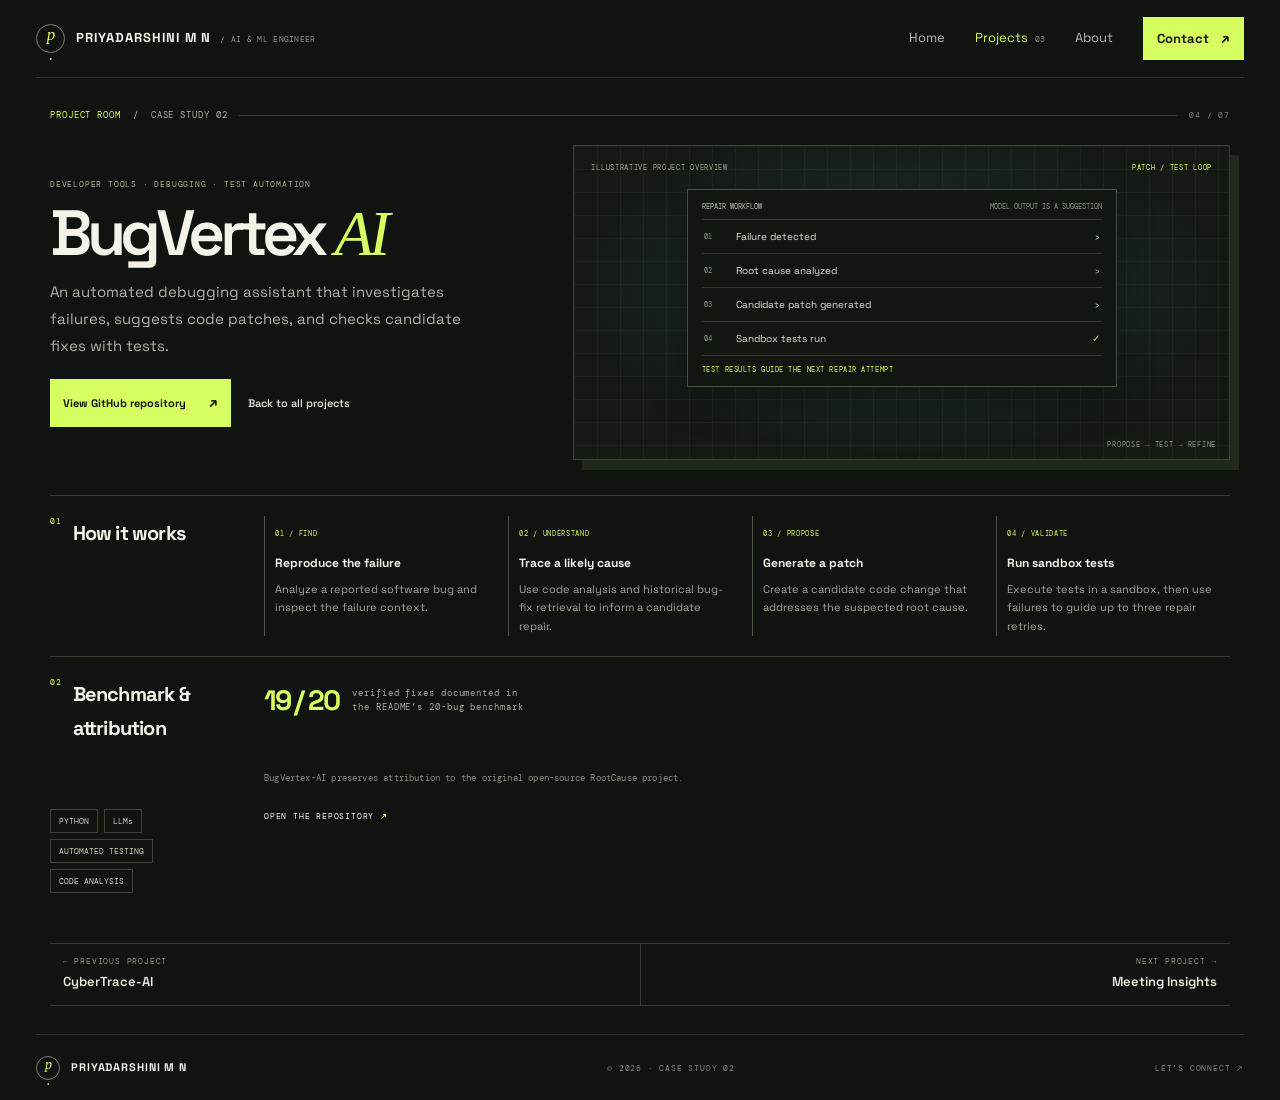
==== portfolio/bugvertex.html @ a996ba56 "Add personal portfolio and Pages workflow" ====
<!doctype html>
<html lang="en"><head><meta charset="utf-8"><meta name="viewport" content="width=device-width, initial-scale=1"><meta name="theme-color" content="#101310"><meta name="description" content="BugVertex-AI project case study: root cause analysis, candidate patches, and sandbox test validation by Priyadarshini M N."><title>BugVertex-AI — Project Case Study</title><link rel="icon" type="image/svg+xml" href="favicon.svg"><link rel="preconnect" href="https://fonts.googleapis.com"><link rel="preconnect" href="https://fonts.gstatic.com" crossorigin><link href="https://fonts.googleapis.com/css2?family=DM+Mono:wght@400;500&family=Space+Grotesk:wght@400;500;600;700&display=swap" rel="stylesheet"><link rel="stylesheet" href="styles.css?v=8"><script src="script.js?v=6" defer></script></head>
<body data-page="bugvertex"><a class="skip-link" href="#main">Skip to content</a><header class="site-header"><a class="wordmark" href="index.html"><span class="wordmark-icon">p<span>.</span></span><span>PRIYADARSHINI M N<span class="wordmark-sub"> / AI &amp; ML ENGINEER</span></span></a><button class="menu-toggle" aria-label="Toggle navigation" aria-expanded="false" aria-controls="primary-navigation"><i></i><i></i></button><nav class="nav" id="primary-navigation" aria-label="Main navigation"><a href="index.html">Home</a><a href="projects.html" aria-current="page">Projects <span>03</span></a><a href="about.html">About</a><a href="contact.html" class="nav-cta">Contact <b>↗</b></a></nav></header>
<main id="main" class="shell case-shell"><div class="page-kicker"><a href="projects.html">PROJECT ROOM</a><span> / </span><span>CASE STUDY 02</span><span class="kicker-rule"></span><span class="page-position">04 / 07</span></div><section class="case-hero"><div class="case-heading"><div class="case-label">DEVELOPER TOOLS · DEBUGGING · TEST AUTOMATION</div><h1 class="page-title">BugVertex <em>AI</em></h1><p class="case-lead">An automated debugging assistant that investigates failures, suggests code patches, and checks candidate fixes with tests.</p><div class="case-actions"><a class="button-primary" href="https://github.com/priyadarshini116/BugVertex-AI" target="_blank" rel="noreferrer">View GitHub repository <span>↗</span></a><a class="text-link" href="projects.html">Back to all projects</a></div></div><div class="case-art bug-art"><div class="art-topline"><span>ILLUSTRATIVE PROJECT OVERVIEW</span><b>PATCH / TEST LOOP</b></div><div class="patch-card"><div class="patch-card-head"><span>REPAIR WORKFLOW</span><span>MODEL OUTPUT IS A SUGGESTION</span></div><div class="repair-step"><b>01</b><span>Failure detected</span><i>›</i></div><div class="repair-step"><b>02</b><span>Root cause analyzed</span><i>›</i></div><div class="repair-step"><b>03</b><span>Candidate patch generated</span><i>›</i></div><div class="repair-step checked"><b>04</b><span>Sandbox tests run</span><i>✓</i></div><div class="test-note">TEST RESULTS GUIDE THE NEXT REPAIR ATTEMPT</div></div><div class="art-caption">PROPOSE → TEST → REFINE</div></div></section>
<section class="case-info"><div class="case-section-title"><span>01</span><h2>How it works</h2></div><div class="workflow-grid"><article><b>01 / FIND</b><h3>Reproduce the failure</h3><p>Analyze a reported software bug and inspect the failure context.</p></article><article><b>02 / UNDERSTAND</b><h3>Trace a likely cause</h3><p>Use code analysis and historical bug-fix retrieval to inform a candidate repair.</p></article><article><b>03 / PROPOSE</b><h3>Generate a patch</h3><p>Create a candidate code change that addresses the suspected root cause.</p></article><article><b>04 / VALIDATE</b><h3>Run sandbox tests</h3><p>Execute tests in a sandbox, then use failures to guide up to three repair retries.</p></article></div></section><section class="case-info case-bottom"><div class="case-section-title"><span>02</span><h2>Benchmark &amp; attribution</h2></div><div class="benchmark-callout"><strong>19 / 20</strong><span>verified fixes documented in the README’s 20-bug benchmark</span></div><p class="attribution-note">BugVertex-AI preserves attribution to the original open-source RootCause project.</p><div class="case-tags"><span>PYTHON</span><span>LLMs</span><span>AUTOMATED TESTING</span><span>CODE ANALYSIS</span></div><a class="project-open" href="https://github.com/priyadarshini116/BugVertex-AI" target="_blank" rel="noreferrer">OPEN THE REPOSITORY <b>↗</b></a></section>
<nav class="page-turn" aria-label="Project navigation"><a href="cybertrace.html"><span>← PREVIOUS PROJECT</span><b>CyberTrace-AI</b></a><a href="meeting-insights.html"><span>NEXT PROJECT →</span><b>Meeting Insights</b></a></nav></main><footer class="site-footer"><a class="wordmark" href="index.html"><span class="wordmark-icon">p<span>.</span></span><span>PRIYADARSHINI M N</span></a><span>© <span data-year></span> · CASE STUDY 02</span><a href="contact.html">LET’S CONNECT ↗</a></footer></body></html>
---- portfolio/styles.css ----
:root{--bg:#101310;--panel:#171b17;--panel2:#1d241d;--ink:#f3f3e9;--muted:#a1a99a;--faint:#727a6c;--line:#2d342b;--acid:#d8ff61;--acid2:#b9e94a;--blue:#94aaff;--orange:#ff8058;--sans:'Space Grotesk',Arial,sans-serif;--mono:'DM Mono',monospace}*{box-sizing:border-box}html{scroll-behavior:smooth}body{margin:0;background:var(--bg);color:var(--ink);font-family:var(--sans);-webkit-font-smoothing:antialiased}a{color:inherit;text-decoration:none}button{font:inherit}.shell{width:min(1210px,calc(100% - 100px));margin:0 auto}.skip-link{position:absolute;top:-60px;left:14px;z-index:30;padding:10px 15px;background:var(--acid);color:#141910}.skip-link:focus{top:12px}.site-header{width:min(1320px,calc(100% - 72px));height:78px;margin:auto;display:flex;align-items:center;justify-content:space-between;border-bottom:1px solid var(--line);position:relative;z-index:10}.wordmark{display:flex;align-items:center;gap:11px;font-size:12px;font-weight:700;letter-spacing:.08em;white-space:nowrap}.wordmark-icon{height:29px;width:29px;display:grid;place-items:center;border:1px solid #78836f;border-radius:50%;font:italic 17px Georgia;color:var(--acid);letter-spacing:-.06em}.wordmark-icon span{color:var(--acid)}.wordmark-sub{font:8px var(--mono);color:#8e9786;letter-spacing:.04em;margin-left:4px}.nav{display:flex;align-items:center;gap:30px;font-size:11px;color:#b4baad}.nav>a:not(.nav-cta):hover,.nav>a[aria-current=page]:not(.nav-cta){color:var(--acid)}.nav a span{font:8px var(--mono);color:#818a79;margin-left:4px}.nav-cta{background:var(--acid);color:#171b12;padding:10px 14px;font-weight:700}.nav-cta b{font-size:14px;margin-left:9px}.menu-toggle{display:none}.home-screen{min-height:calc(100vh - 78px);display:flex;flex-direction:column}.hero{min-height:calc(100vh - 170px);position:relative;display:grid;grid-template-columns:.95fr 1.05fr;align-items:center;gap:50px;padding-top:34px;padding-bottom:45px}.hero-copy{position:relative;z-index:1}.status,.hero-meta,.console-top,.console-label,.console-bottom,.console-side,.scroll-cue,.page-kicker,.page-count,.project-label,.project-open,.site-footer>span,.site-footer>a:last-child,.panel-label,.featured-list-head,.featured-list>a>b,.featured-list>a i,.case-label,.art-topline,.art-caption,.case-section-title>span,.workflow-grid article>b,.page-position,.tile-top,.tile-art>span,.tile-tags,.meeting-flow span,.meeting-flow small,.record-head,.contact-card>a>span,.contact-location>span,.case-footnote,.attribution-note,.benchmark-callout span{font:8px var(--mono);letter-spacing:.1em}.status{display:flex;align-items:center;gap:9px;color:#b0b7a7}.status-light,.contact-card i{display:inline-block;width:7px;height:7px;border-radius:50%;background:var(--acid);box-shadow:0 0 12px #d8ff6190}.status-year{color:#84907c;margin-left:3px}.hero h1{font-size:clamp(67px,7vw,100px);line-height:.86;letter-spacing:-.095em;font-weight:600;margin:31px 0 23px}.hero h1 em,.page-title em{font-family:Georgia,serif;color:var(--acid);font-weight:400;letter-spacing:-.075em}.hero-summary{max-width:440px;color:#aeb4a8;font-size:13px;line-height:1.85;margin:0}.hero-summary strong{color:#eef0e7;font-weight:600}.hero-links{display:flex;align-items:center;gap:22px;margin-top:26px}.button-primary{display:inline-flex;align-items:center;justify-content:space-between;gap:23px;background:var(--acid);color:#151a10;font-size:10px;font-weight:700;padding:13px 16px;transition:transform .2s,background .2s}.button-primary:hover{transform:translateY(-2px);background:#e5ff9a}.button-primary span{font-size:14px}.link-arrow,.text-link{font-size:10px;color:#d9ddce;font-weight:600}.link-arrow span{color:var(--acid);margin-left:5px}.hero-meta{display:flex;align-items:center;gap:11px;margin-top:35px;color:#929b8c;font-size:8px}.meta-line{width:28px;height:1px;background:#46503f}.home-side{max-width:580px;width:100%;justify-self:end}.hero-console{height:330px;position:relative;background:var(--panel);border:1px solid #374033;box-shadow:12px 13px 0 #20271b;overflow:hidden}.console-top{height:36px;border-bottom:1px solid #323b2f;display:flex;justify-content:space-between;align-items:center;padding:0 13px;color:#83907a;font-size:7px}.console-top>span:first-child{display:flex;gap:5px}.console-top i{width:5px;height:5px;border-radius:50%;background:#606e54}.console-top i:first-child{background:var(--orange)}.console-top i:nth-child(2){background:#e4c45a}.console-body{padding:23px 23px 16px}.console-label{color:#8b9682;font-size:7px}.console-label span{float:right;color:var(--acid);font-size:7px}.console-title{font-size:22px;line-height:1.2;font-weight:600;letter-spacing:-.06em;margin-top:12px}.console-title em{font-family:Georgia,serif;font-weight:400;color:var(--acid)}.flow-map{display:flex;align-items:center;margin-top:24px}.flow-node{width:105px;height:76px;border:1px solid #3b4635;background:#1d241b;padding:9px;display:flex;flex-direction:column;justify-content:space-between}.flow-node>span:nth-child(2){font:7px var(--mono);color:#99a490}.flow-node b{font-size:9px;font-weight:500;color:#e9edde}.flow-index{font:7px var(--mono);color:#6b7762}.node-process{border-color:#8ca241;background:#2a311e}.node-process .flow-index,.node-process>span:nth-child(2){color:var(--acid)}.node-result{background:var(--acid);border-color:var(--acid)}.node-result .flow-index,.node-result>span:nth-child(2),.node-result b{color:#1b2411}.flow-connector{flex:1;height:1px;background:#4b5741;position:relative}.flow-connector:after{content:'›';position:absolute;right:-1px;top:-9px;font:17px var(--mono);color:var(--acid)}.flow-connector i{position:absolute;top:-2px;width:4px;height:4px;border-radius:50%;background:var(--acid);animation:travel 2s linear infinite}.flow-connector i:nth-child(2){animation-delay:.6s}.flow-connector i:nth-child(3){animation-delay:1.2s}@keyframes travel{from{left:0;opacity:0}20%{opacity:1}to{left:100%;opacity:0}}.console-bottom{border-top:1px solid #323b2f;margin-top:20px;padding-top:11px;display:flex;justify-content:space-between;color:#889380;font-size:6px}.console-side{position:absolute;right:4px;top:43%;writing-mode:vertical-rl;color:#67715f;font-size:6px}.featured-list{margin-top:20px;border-top:1px solid #374033}.featured-list-head{display:flex;justify-content:space-between;padding:10px 2px;color:#828c79;font-size:7px}.featured-list-head a{color:var(--acid)}.featured-list>a{display:grid;grid-template-columns:36px 1fr 20px;align-items:center;padding:8px 2px;border-top:1px solid #252d24;font-size:10px;color:#dfe4d7;transition:color .2s}.featured-list>a:hover{color:var(--acid)}.featured-list>a>b{font-size:7px;color:#8d987f}.featured-list>a i{font-style:normal;color:var(--acid);text-align:right}.scroll-cue{position:absolute;bottom:11px;left:0;color:#858d7e;font-size:7px;display:flex;align-items:center;gap:9px}.scroll-mark{display:grid;place-items:center;border:1px solid #495142;border-radius:50%;width:22px;height:22px;color:var(--acid);font-size:12px}.hero-deco{position:absolute;top:50px;right:0;color:#6d7963;font:8px var(--mono)}.home-bottom{min-height:48px;border-top:1px solid var(--line);display:flex;justify-content:space-between;align-items:center;color:#7f8978;font:7px var(--mono);letter-spacing:.1em}.home-bottom a{color:#e4ebd9;font:600 9px var(--sans);letter-spacing:0}.home-bottom b{color:var(--acid);margin-left:8px}
.page-shell,.case-shell{padding-top:41px;padding-bottom:28px}.page-kicker{display:flex;align-items:center;gap:12px;color:#aab3a1;font-size:8px}.page-kicker>span:first-child,.page-kicker a{color:var(--acid)}.kicker-rule{height:1px;background:#364032;flex:1}.page-position{color:#77836e}.page-heading-row{display:flex;align-items:end;justify-content:space-between;margin:25px 0 29px}.page-title{font-size:clamp(48px,6vw,73px);line-height:.92;letter-spacing:-.085em;font-weight:600;margin:0}.page-title em{color:#b4ce80}.page-intro{max-width:540px;color:#a2aa9b;font-size:12px;line-height:1.8;margin:15px 0 0}.page-count{border:1px solid #3b4535;padding:10px 15px;color:var(--acid);font-size:21px;text-align:center}.page-count small{font-size:6px;color:#929d88}.project-index{display:grid;grid-template-columns:repeat(3,1fr);gap:16px}.project-tile{border:1px solid #30382e;background:#151914;display:flex;flex-direction:column;transition:transform .2s,border-color .2s}.project-tile:hover{transform:translateY(-4px);border-color:#849c4d}.tile-top{display:flex;justify-content:space-between;padding:13px 14px;color:#9ca793;font-size:7px}.tile-top b{font:14px var(--sans);color:var(--acid)}.tile-art{height:145px;position:relative;overflow:hidden;margin:0 13px;background-color:#111713;border:1px solid #303a30;display:flex;align-items:center;justify-content:center}.tile-art:before{content:"";position:absolute;inset:0;background-image:linear-gradient(#e7efdb0a 1px,transparent 1px),linear-gradient(90deg,#e7efdb0a 1px,transparent 1px);background-size:22px 22px}.tile-art>span{position:absolute;bottom:9px;left:10px;color:#a1ac93;font-size:6px;line-height:1.6}.art-cyber{background-image:radial-gradient(ellipse at center,#344328 0,transparent 65%)}.tile-radar{width:100px;height:100px;border-radius:50%;border:1px solid #b0ce695c;background:repeating-radial-gradient(circle,transparent 0 17px,#b0ce6925 18px 19px);position:relative}.tile-radar:before,.tile-radar:after{content:"";position:absolute;background:#b0ce6940}.tile-radar:before{left:50%;height:100%;width:1px}.tile-radar:after{top:50%;width:100%;height:1px}.tile-radar i{position:absolute;width:5px;height:5px;background:var(--acid);border-radius:50%;box-shadow:0 0 9px var(--acid);left:67%;top:30%}.art-bug{background-image:radial-gradient(ellipse at center,#2c3732 0,transparent 70%)}.tile-code{z-index:1;width:66%;padding:12px;background:#111713;border:1px solid #495345;box-shadow:0 9px 25px #0006}.tile-code>span{font:6px var(--mono);color:#99a590}.tile-code>span b{color:var(--acid);font-weight:400}.tile-code code{display:block;margin-top:9px;font:9px/1.65 var(--mono);color:#ced7c6}.tile-code em{font-style:normal;color:var(--acid)}.art-meeting{background-image:radial-gradient(ellipse at center,#353422 0,transparent 70%)}.tile-wave{height:45px;display:flex;align-items:center;gap:4px;z-index:1}.tile-wave i{width:3px;height:16%;background:var(--acid);opacity:.8;border-radius:2px}.tile-wave i:nth-child(3n){height:65%}.tile-wave i:nth-child(4n){height:95%}.tile-wave i:nth-child(5n){height:45%}.tile-copy{padding:15px 15px 16px;flex:1}.tile-copy h2{font-size:20px;letter-spacing:-.07em;margin:0}.tile-copy h2 em{font:italic 400 1em Georgia;color:var(--acid)}.tile-copy p{font-size:9px;line-height:1.7;color:#9ea797;margin:8px 0 12px}.tile-tags{display:flex;flex-wrap:wrap;gap:5px}.tile-tags span{font:6px var(--mono);color:#c3cdb7;border:1px solid #3a4535;padding:5px 6px}.page-turn{display:grid;grid-template-columns:1fr 1fr;border-top:1px solid #343b30;border-bottom:1px solid #343b30;margin-top:30px}.page-turn>a{display:flex;flex-direction:column;gap:5px;padding:12px 13px}.page-turn>a+ a{border-left:1px solid #343b30;align-items:flex-end;text-align:right}.page-turn span{font:7px var(--mono);letter-spacing:.1em;color:#88937e}.page-turn b{font-size:11px;font-weight:600;color:#e8eddf}.page-turn>a:hover b{color:var(--acid)}
.case-shell{padding-top:31px}.case-hero{display:grid;grid-template-columns:.84fr 1.16fr;gap:48px;align-items:center;padding:24px 0 35px}.case-heading{padding:5px 0}.case-label{font-size:7px;color:#a4af97;line-height:1.6}.case-heading .page-title{margin-top:13px;font-size:clamp(42px,5vw,64px)}.case-heading .page-title em{color:var(--acid)}.case-lead{max-width:430px;color:#aeb5a6;font-size:12px;line-height:1.85;margin:15px 0 20px}.case-actions{display:flex;align-items:center;gap:17px;flex-wrap:wrap}.case-actions .button-primary{font-size:9px;padding:12px 13px}.text-link{font-size:9px}.text-link:hover{color:var(--acid)}.case-art{height:315px;position:relative;border:1px solid #394334;box-shadow:9px 10px 0 #20271b;padding:17px;background-color:#141914;overflow:hidden}.case-art:before{content:"";position:absolute;inset:0;background-image:linear-gradient(#e7efdb0a 1px,transparent 1px),linear-gradient(90deg,#e7efdb0a 1px,transparent 1px);background-size:23px 23px}.cyber-art{background-image:radial-gradient(ellipse at 50% 45%,#293721 0,transparent 70%)}.bug-art{background-image:radial-gradient(ellipse at 50% 45%,#21332d 0,transparent 70%)}.meeting-art{background-image:radial-gradient(ellipse at 50% 45%,#353422 0,transparent 70%)}.art-topline{position:relative;z-index:1;display:flex;justify-content:space-between;color:#9ba691;font-size:6px}.art-topline b{font-weight:400;color:var(--acid)}.soc-card,.patch-card,.meeting-record{z-index:1;position:relative;width:min(430px,90%);margin:20px auto 0;background:#111611;border:1px solid #46513d;padding:12px;box-shadow:0 12px 35px #0005}.soc-card-title{display:flex;justify-content:space-between;border-bottom:1px solid #30392d;padding:0 0 9px;font:7px var(--mono);color:#bec8b5}.soc-card-title b{font-weight:400;color:var(--acid);font-size:6px}.soc-event{display:grid;grid-template-columns:25px 1fr auto;align-items:center;gap:7px;padding:8px 2px;border-bottom:1px solid #293128;font-size:8px;color:#dce3d5}.soc-event i{font:7px var(--mono);color:var(--acid);font-style:normal}.soc-event small{font:6px var(--mono);color:#84917d}.soc-event.optional{color:#afbad1}.soc-event.optional i{color:#a7b7ff}.soc-event.optional small{color:#a7b7ff}.art-caption{position:absolute;bottom:10px;right:13px;color:#8b9780;font-size:6px}.patch-card{margin-top:17px;padding:12px 14px}.patch-card-head{display:flex;justify-content:space-between;border-bottom:1px solid #333e34;padding-bottom:8px;font:6px var(--mono);color:#b9c4b2}.patch-card-head span+span{color:#889583}.repair-step{display:grid;grid-template-columns:32px 1fr 20px;align-items:center;border-bottom:1px solid #2e382f;padding:8px 2px;font-size:8px;color:#dce5d8}.repair-step>b{font:7px var(--mono);color:#8d9b83}.repair-step i{font-style:normal;color:#a5b3c8;text-align:right}.repair-step.checked i{color:var(--acid)}.test-note{padding-top:9px;font:6px var(--mono);letter-spacing:.08em;color:var(--acid)}.meeting-flow{position:relative;z-index:1;display:grid;grid-template-columns:1fr 20px 1fr 20px 1fr;align-items:center;gap:4px;margin:38px 0 15px}.meeting-input,.meeting-output{min-height:67px;display:flex;flex-direction:column;justify-content:center;gap:5px;padding:8px;border:1px solid #46513d;background:#171d16}.meeting-flow span{font-size:5px;color:#a5b392}.meeting-flow b{font-size:8px;font-weight:600;color:#e8edde}.meeting-flow small{font-size:5px;color:#829078;letter-spacing:0}.meeting-output.highlight{background:var(--acid);border-color:var(--acid)}.meeting-output.highlight span,.meeting-output.highlight b,.meeting-output.highlight small{color:#202813}.flow-arrow{color:var(--acid);text-align:center}.meeting-record{margin:0 auto;padding:10px 12px}.record-head{display:flex;justify-content:space-between;font-size:6px;color:#9ea990}.record-head b{font-weight:400;color:var(--acid)}.meeting-record p{margin:7px 0 0;padding-top:6px;border-top:1px solid #2d352a;font-size:7px;color:#d4ddcb}
.case-info{display:grid;grid-template-columns:190px 1fr;gap:24px;border-top:1px solid #353d31;padding:20px 0}.case-section-title{display:flex;gap:11px;align-items:flex-start}.case-section-title>span{color:var(--acid);font-size:8px}.case-section-title h2{margin:0;font-size:17px;letter-spacing:-.04em}.workflow-grid{display:grid;grid-template-columns:repeat(4,1fr);gap:10px}.workflow-grid article{border-left:1px solid #4a5740;padding:1px 10px 0}.workflow-grid article>b{font-size:6px;color:var(--acid)}.workflow-grid h3{font-size:10px;margin:9px 0 6px}.workflow-grid p{font-size:8px;line-height:1.65;color:#a0aa98;margin:0}.case-bottom{align-items:start}.case-tags{display:flex;gap:6px;flex-wrap:wrap}.case-tags span{border:1px solid #3a4535;padding:6px 8px;font:7px var(--mono);color:#c6cfba}.case-footnote,.attribution-note{grid-column:2;color:#84907c;font-size:7px;line-height:1.6;letter-spacing:.02em;margin:0}.benchmark-callout{display:flex;align-items:center;gap:14px;grid-column:2}.benchmark-callout strong{font-size:28px;letter-spacing:-.08em;color:var(--acid)}.benchmark-callout span{color:#a6b09c;font-size:7px;line-height:1.6;max-width:180px}.attribution-note{margin-top:2px}.case-bottom .project-open{grid-column:2;margin-top:2px}.case-bottom .project-open b{color:var(--acid)}
.about-page-top{display:grid;grid-template-columns:1fr 230px;gap:50px;align-items:end;padding:30px 0 25px}.about-page-top .page-title{font-size:clamp(43px,5.4vw,66px)}.about-aside{border-left:1px solid #66784a;padding:8px 0 8px 17px;display:flex;flex-direction:column;gap:7px}.about-aside span,.about-aside small{font:7px var(--mono);color:#9ca894;letter-spacing:.1em}.about-aside b{font-size:15px;line-height:1.2}.about-panels{display:grid;grid-template-columns:1.15fr .85fr;gap:16px}.info-panel,.toolkit-panel{background:#151a15;border:1px solid #30392e;padding:17px}.panel-label{color:var(--acid);font-size:7px}.education-row{display:grid;grid-template-columns:76px 1fr;gap:11px;border-top:1px solid #30392e;padding:13px 0 3px;margin-top:12px}.education-row>span{font:7px var(--mono);color:#a4b08e}.education-row h2{font-size:10px;margin:0 0 5px}.education-row p{font-size:8px;color:#9ca695;margin:0;line-height:1.6}.education-row b{display:inline-block;margin-top:7px;font:7px var(--mono);color:var(--acid)}.credentials-panel ul{list-style:none;margin:8px 0 0;padding:0}.credentials-panel li{border-top:1px solid #30392e;padding:8px 0;font-size:8px;color:#c2cbb8}.leadership-label{margin-top:14px}.toolkit-panel{margin-top:15px}.toolkit-grid{display:grid;grid-template-columns:repeat(3,1fr);gap:12px;margin-top:11px}.toolkit-grid article{border-top:1px solid #3a4434;padding-top:8px}.toolkit-grid h2{font-size:9px;margin:0 0 4px}.toolkit-grid p{font-size:7px;line-height:1.65;color:#a5ae9d;margin:0}
.contact-page{min-height:calc(100vh - 149px);padding-top:41px;display:flex;flex-direction:column}.contact-page-grid{display:grid;grid-template-columns:1fr .72fr;gap:10%;align-items:center;flex:1;padding:35px 0}.contact-page .page-title{font-size:clamp(54px,7vw,87px)}.contact-page .page-intro{max-width:440px;margin:20px 0 21px}.contact-card{border:1px solid #394334;background:#151a15;padding:18px;box-shadow:8px 9px 0 #20271b}.contact-card>a{display:grid;grid-template-columns:62px 1fr 16px;align-items:center;gap:10px;border-top:1px solid #343d31;padding:15px 0}.contact-card>a:first-of-type{margin-top:10px}.contact-card>a>span,.contact-location>span{font-size:6px;color:#a1ad93}.contact-card>a>b,.contact-location>b{font-size:9px;font-weight:500;color:#e7eddd;overflow-wrap:anywhere}.contact-card>a i{font:12px var(--sans);color:var(--acid);background:none;box-shadow:none;text-align:right}.contact-card>a:hover b{color:var(--acid)}.contact-location{border-top:1px solid #343d31;padding-top:14px;display:flex;justify-content:space-between;align-items:center}.contact-page .page-turn{margin-bottom:25px}
.site-footer{height:66px;border-top:1px solid var(--line);width:min(1320px,calc(100% - 72px));margin:0 auto;display:flex;align-items:center;justify-content:space-between}.site-footer .wordmark{font-size:10px}.site-footer .wordmark-icon{width:24px;height:24px;font-size:14px}.site-footer>span,.site-footer>a:last-child{font-size:7px;color:#818b7d}.site-footer>a:last-child:hover{color:var(--acid)}
@media(max-width:900px){.shell{width:calc(100% - 58px)}.hero{gap:27px;grid-template-columns:.9fr 1.1fr}.hero h1{font-size:clamp(61px,8vw,80px)}.hero-console{height:306px}.console-body{padding:20px 17px 14px}.flow-node{width:82px;height:73px}.project-index{grid-template-columns:1fr 1fr}.project-tile:last-child{grid-column:1/-1}.case-hero{gap:25px;grid-template-columns:.9fr 1.1fr}.case-art{height:300px;padding:13px}.case-info{grid-template-columns:155px 1fr;gap:15px}.workflow-grid{grid-template-columns:1fr 1fr;row-gap:16px}.about-page-top{grid-template-columns:1fr 180px;gap:25px}}
@media(max-width:620px){.shell{width:calc(100% - 38px)}.site-header{width:calc(100% - 38px);height:68px}.wordmark{font-size:10px}.wordmark-sub{display:none}.menu-toggle{display:flex;flex-direction:column;gap:5px;background:none;border:0;padding:10px}.menu-toggle i{width:20px;height:1px;background:#e8ecdf}.nav{display:none;position:absolute;top:67px;left:-19px;right:-19px;z-index:10;background:#151914;padding:17px 20px 20px;border-bottom:1px solid var(--line);flex-direction:column;gap:17px;align-items:stretch}.nav.open{display:flex}.nav-cta{text-align:center}.home-screen{min-height:unset}.hero{display:flex;flex-direction:column;align-items:stretch;padding-top:49px;padding-bottom:56px;gap:0;min-height:unset}.status{font-size:6px;gap:6px}.status-year{margin-left:auto}.hero h1{font-size:clamp(58px,14vw,78px);margin:25px 0 18px}.hero-summary{font-size:12px}.hero-links{align-items:flex-start;flex-direction:column;gap:15px;margin-top:21px}.hero-meta{margin-top:23px;gap:8px;font-size:6px}.meta-line{width:17px}.home-side{margin-top:35px}.hero-console{height:298px;box-shadow:6px 7px 0 #20271b}.console-body{padding:20px 13px 13px}.console-title{font-size:19px}.flow-map{margin-top:23px}.flow-node{width:74px;height:72px;padding:7px}.flow-node b{font-size:7px}.flow-node>span:nth-child(2){font-size:6px}.flow-index{font-size:6px}.console-bottom{font-size:5px;margin-top:18px}.console-side{right:2px}.featured-list{margin-top:17px}.featured-list>a{font-size:9px}.scroll-cue{bottom:13px}.hero-deco{top:16px}.home-bottom{min-height:56px;gap:8px;font-size:5px}.home-bottom a{font-size:8px}.page-shell,.case-shell{padding-top:28px;padding-bottom:19px}.page-kicker{font-size:6px;gap:7px}.page-heading-row{margin:22px 0}.page-title{font-size:54px}.page-intro{font-size:10px}.page-count{font-size:17px;padding:8px}.page-count small{font-size:5px}.project-index{grid-template-columns:1fr;gap:12px}.project-tile:last-child{grid-column:auto}.tile-art{height:140px}.tile-copy{padding:13px}.tile-copy h2{font-size:18px}.tile-copy p{font-size:8px}.page-turn{margin-top:22px}.page-turn>a{padding:11px 9px}.page-turn span{font-size:6px}.page-turn b{font-size:9px}.case-shell{padding-top:24px}.case-hero{grid-template-columns:1fr;gap:22px;padding:20px 0 25px}.case-heading .page-title{font-size:52px}.case-heading .page-title em{color:var(--acid)}.case-lead{font-size:11px;margin:11px 0 15px}.case-actions{gap:12px}.case-actions .button-primary{font-size:8px;padding:11px}.case-art{height:282px;box-shadow:5px 6px 0 #20271b}.soc-card{width:96%;margin-top:20px;padding:9px}.soc-event{grid-template-columns:22px 1fr;gap:5px;padding:7px 2px;font-size:7px}.soc-event small{grid-column:2;font-size:5px}.patch-card{width:96%;margin-top:19px;padding:10px}.meeting-flow{grid-template-columns:1fr 12px 1fr 12px 1fr;gap:2px;margin:38px 0 14px}.meeting-input,.meeting-output{min-height:61px;padding:6px}.meeting-flow span{font-size:4px}.meeting-flow b{font-size:6px}.meeting-flow small{font-size:4px}.meeting-record{width:96%;padding:8px}.meeting-record p{font-size:6px}.case-info{grid-template-columns:1fr;gap:13px;padding:16px 0}.case-section-title h2{font-size:15px}.workflow-grid{gap:12px 7px}.workflow-grid article{padding-left:8px}.workflow-grid article>b{font-size:5px}.workflow-grid h3{font-size:8px}.workflow-grid p{font-size:7px}.case-tags{gap:5px}.case-tags span{font-size:6px;padding:5px 6px}.case-footnote,.attribution-note,.benchmark-callout{grid-column:1}.benchmark-callout strong{font-size:24px}.case-bottom .project-open{grid-column:1}.about-page-top{display:block;padding:24px 0 19px}.about-page-top .page-title{font-size:43px}.about-page-top .page-intro{font-size:10px}.about-aside{margin-top:17px;padding:5px 0 5px 12px;gap:5px}.about-aside b{font-size:13px}.about-panels{grid-template-columns:1fr;gap:11px}.info-panel,.toolkit-panel{padding:14px}.education-row{grid-template-columns:69px 1fr}.education-row h2{font-size:9px}.education-row p{font-size:7px}.credentials-panel li{font-size:7px}.toolkit-grid{grid-template-columns:1fr 1fr;gap:10px}.toolkit-grid h2{font-size:8px}.toolkit-grid p{font-size:6px}.contact-page{min-height:calc(100vh - 132px);padding-top:27px}.contact-page-grid{grid-template-columns:1fr;gap:27px;padding:28px 0}.contact-page .page-title{font-size:57px}.contact-page .page-intro{font-size:10px;margin:14px 0 17px}.contact-card{padding:14px;box-shadow:5px 6px 0 #20271b}.contact-card>a{grid-template-columns:48px 1fr 12px;padding:12px 0}.contact-card>a>b{font-size:8px}.contact-location>b{font-size:8px}.contact-page .page-turn{margin-bottom:15px}.site-footer{width:calc(100% - 38px);height:60px}.site-footer .wordmark{font-size:8px;gap:6px}.site-footer .wordmark-icon{width:21px;height:21px;font-size:12px}.site-footer>span{display:none}.site-footer>a:last-child{font-size:6px}}
@media(prefers-reduced-motion:reduce){html{scroll-behavior:auto}.flow-connector i{animation:none}*,*::before,*::after{transition-duration:.01ms!important}}
.contact-buttons{display:flex;align-items:center;gap:18px;flex-wrap:wrap}.contact-buttons .text-link{font-size:9px}@media(max-width:620px){.contact-buttons{gap:12px}}

/* Readable type scale: preserve the visual system while making content easier to scan. */
body{font-size:16px;line-height:1.7}
.wordmark{font-size:13px}
.nav{font-size:13px}
.status{font-size:9px}
.hero-summary{font-size:16px;line-height:1.8}
.button-primary{font-size:12px}
.link-arrow,.text-link{font-size:12px}
.hero-meta{font-size:9px}
.console-top{font-size:8px}
.console-label{font-size:8px}
.console-title{font-size:24px}
.console-bottom{font-size:8px}
.console-side{font-size:7px}
.featured-list-head{font-size:8px}
.featured-list>a{font-size:12px}
.page-kicker{font-size:9px}
.page-title{font-size:clamp(52px,6vw,76px)}
.page-intro{font-size:15px;line-height:1.8}
.page-count{font-size:25px}
.page-count small{font-size:8px}
.tile-top{font-size:8px}
.tile-art>span{font-size:7px}
.tile-copy h2{font-size:22px}
.tile-copy p{font-size:12px;line-height:1.7}
.tile-tags span{font-size:7px}
.page-turn span{font-size:8px}
.page-turn b{font-size:13px}
.case-label{font-size:8px}
.case-heading .page-title{font-size:clamp(48px,5vw,67px)}
.case-lead{font-size:15px;line-height:1.8}
.case-actions .button-primary{font-size:11px}
.case-actions .text-link{font-size:11px}
.art-topline{font-size:7px}
.soc-card-title{font-size:8px}
.soc-event{font-size:10px}
.soc-event small{font-size:7px}
.art-caption{font-size:7px}
.patch-card-head{font-size:7px}
.repair-step{font-size:10px}
.test-note{font-size:7px}
.meeting-flow span{font-size:6px}
.meeting-flow b{font-size:10px}
.meeting-flow small{font-size:6px}
.record-head{font-size:7px}
.meeting-record p{font-size:9px}
.case-section-title h2{font-size:20px}
.workflow-grid article>b{font-size:7px}
.workflow-grid h3{font-size:12px}
.workflow-grid p{font-size:11px;line-height:1.7}
.case-tags span{font-size:8px}
.case-footnote,.attribution-note{font-size:9px}
.benchmark-callout span{font-size:9px}
.education-row>span{font-size:8px}
.education-row h2{font-size:12px}
.education-row p{font-size:10px}
.education-row b{font-size:8px}
.credentials-panel li{font-size:10px}
.toolkit-grid h2{font-size:11px}
.toolkit-grid p{font-size:10px;line-height:1.7}
.about-aside span,.about-aside small{font-size:8px}
.contact-card>a>span,.contact-location>span{font-size:7px}
.contact-card>a>b,.contact-location>b{font-size:11px}
.contact-buttons .text-link{font-size:11px}
.site-footer .wordmark{font-size:11px}
.site-footer>span,.site-footer>a:last-child{font-size:8px}
@media(max-width:900px){.nav{font-size:12px}.hero-summary{font-size:15px}.tile-copy p{font-size:11px}.case-lead{font-size:14px}.workflow-grid p{font-size:10px}.toolkit-grid p{font-size:9px}}
@media(max-width:620px){
  body{font-size:15px}
  .nav{font-size:15px}
  .status{font-size:8px}
  .hero-summary{font-size:15px}
  .button-primary,.link-arrow,.text-link{font-size:11px}
  .hero-meta{font-size:8px}
  .featured-list>a{font-size:11px}
  .page-kicker{font-size:8px}
  .page-title{font-size:54px}
  .page-intro{font-size:13px}
  .page-count{font-size:21px}
  .page-count small{font-size:7px}
  .tile-top{font-size:8px}
  .tile-copy h2{font-size:21px}
  .tile-copy p{font-size:11px}
  .tile-tags span{font-size:7px}
  .page-turn span{font-size:7px}
  .page-turn b{font-size:11px}
  .case-label{font-size:8px}
  .case-heading .page-title{font-size:52px}
  .case-lead{font-size:13px}
  .case-actions .button-primary,.case-actions .text-link{font-size:10px}
  .soc-event{font-size:9px}
  .soc-event small{font-size:7px}
  .case-section-title h2{font-size:18px}
  .workflow-grid article>b{font-size:7px}
  .workflow-grid h3{font-size:11px}
  .workflow-grid p{font-size:10px}
  .case-tags span{font-size:7px}
  .case-footnote,.attribution-note{font-size:9px}
  .about-page-top .page-title{font-size:43px}
  .about-page-top .page-intro{font-size:12px}
  .about-aside span,.about-aside small{font-size:7px}
  .about-aside b{font-size:14px}
  .education-row h2{font-size:11px}
  .education-row p{font-size:9px}
  .credentials-panel li{font-size:9px}
  .toolkit-grid h2{font-size:9px}
  .toolkit-grid p{font-size:8px}
  .contact-page .page-title{font-size:57px}
  .contact-page .page-intro{font-size:13px}
  .contact-card>a>span,.contact-location>span{font-size:7px}
  .contact-card>a>b,.contact-location>b{font-size:10px}
  .contact-buttons .text-link{font-size:10px}
  .site-footer .wordmark{font-size:9px}
  .site-footer>a:last-child{font-size:7px}
}
.interests-panel{margin-top:15px;padding:17px;border:1px solid #30392e;background:#151a15}.interests-panel>h2{margin:8px 0 13px;font-size:19px;letter-spacing:-.04em}.interests-grid{display:grid;grid-template-columns:repeat(3,1fr);gap:12px}.interests-grid article{padding:10px 12px;border-left:1px solid #53633f;background:#111611}.interests-grid article>span{font:8px var(--mono);letter-spacing:.08em;color:var(--acid)}.interests-grid h3{font-size:13px;margin:6px 0 4px}.interests-grid p{font-size:11px;line-height:1.65;color:#a5ae9d;margin:0}@media(max-width:620px){.interests-panel{padding:14px}.interests-panel>h2{font-size:17px}.interests-grid{grid-template-columns:1fr;gap:8px}.interests-grid article{padding:9px 10px}.interests-grid article>span{font-size:7px}.interests-grid h3{font-size:12px}.interests-grid p{font-size:10px}}
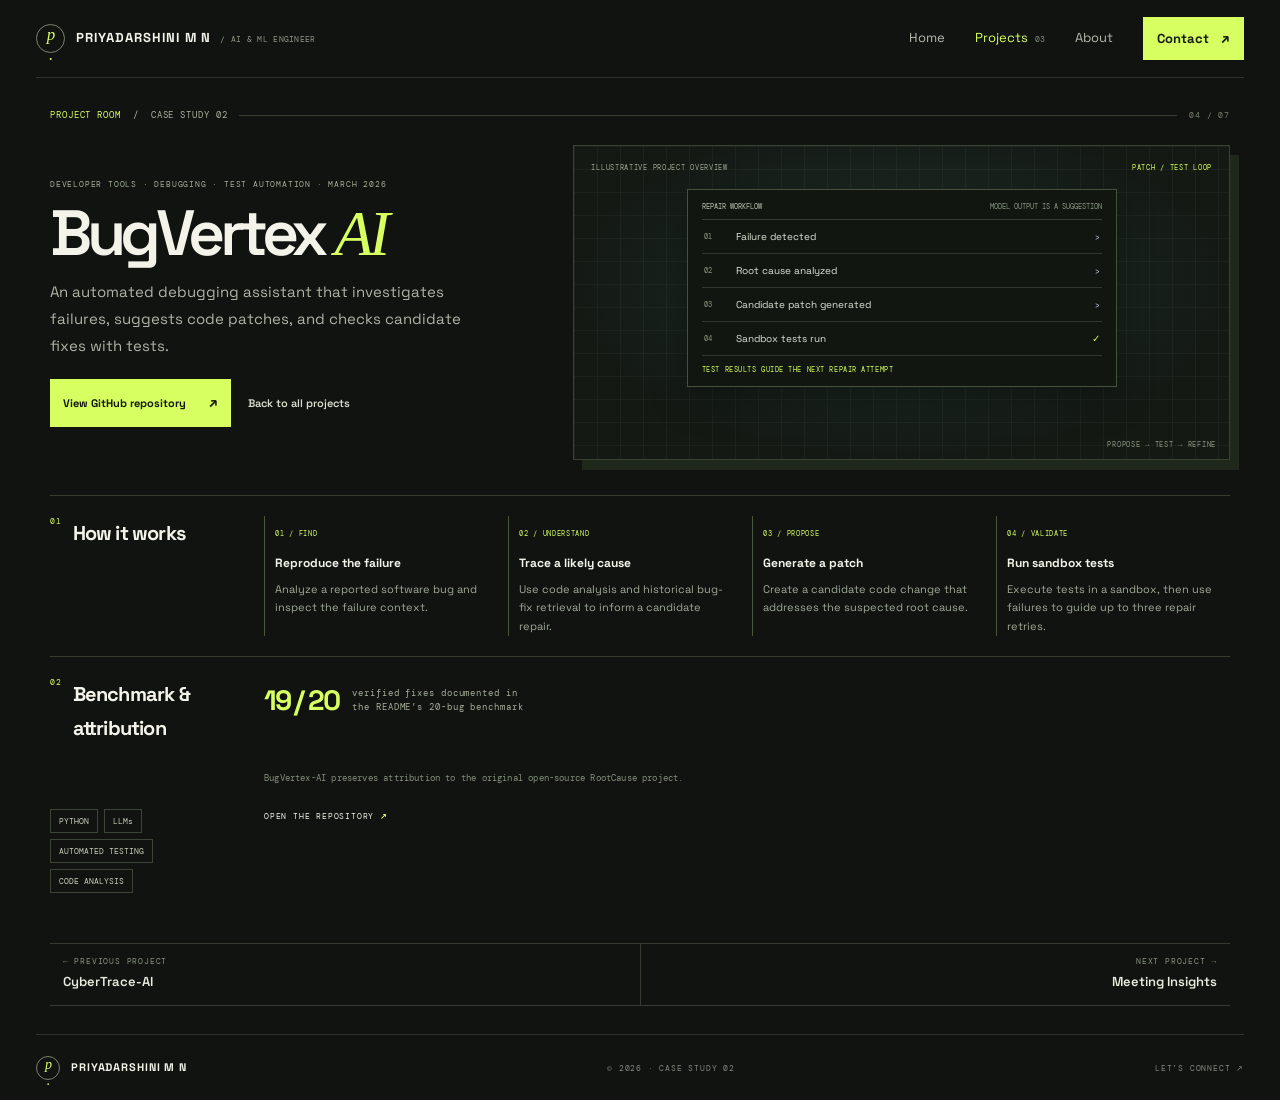
==== commit 70d68804: "Add project dates to portfolio" ====
--- a/portfolio/bugvertex.html
+++ b/portfolio/bugvertex.html
@@ -1,6 +1,6 @@
 <!doctype html>
 <html lang="en"><head><meta charset="utf-8"><meta name="viewport" content="width=device-width, initial-scale=1"><meta name="theme-color" content="#101310"><meta name="description" content="BugVertex-AI project case study: root cause analysis, candidate patches, and sandbox test validation by Priyadarshini M N."><title>BugVertex-AI — Project Case Study</title><link rel="icon" type="image/svg+xml" href="favicon.svg"><link rel="preconnect" href="https://fonts.googleapis.com"><link rel="preconnect" href="https://fonts.gstatic.com" crossorigin><link href="https://fonts.googleapis.com/css2?family=DM+Mono:wght@400;500&family=Space+Grotesk:wght@400;500;600;700&display=swap" rel="stylesheet"><link rel="stylesheet" href="styles.css?v=8"><script src="script.js?v=6" defer></script></head>
 <body data-page="bugvertex"><a class="skip-link" href="#main">Skip to content</a><header class="site-header"><a class="wordmark" href="index.html"><span class="wordmark-icon">p<span>.</span></span><span>PRIYADARSHINI M N<span class="wordmark-sub"> / AI &amp; ML ENGINEER</span></span></a><button class="menu-toggle" aria-label="Toggle navigation" aria-expanded="false" aria-controls="primary-navigation"><i></i><i></i></button><nav class="nav" id="primary-navigation" aria-label="Main navigation"><a href="index.html">Home</a><a href="projects.html" aria-current="page">Projects <span>03</span></a><a href="about.html">About</a><a href="contact.html" class="nav-cta">Contact <b>↗</b></a></nav></header>
-<main id="main" class="shell case-shell"><div class="page-kicker"><a href="projects.html">PROJECT ROOM</a><span> / </span><span>CASE STUDY 02</span><span class="kicker-rule"></span><span class="page-position">04 / 07</span></div><section class="case-hero"><div class="case-heading"><div class="case-label">DEVELOPER TOOLS · DEBUGGING · TEST AUTOMATION</div><h1 class="page-title">BugVertex <em>AI</em></h1><p class="case-lead">An automated debugging assistant that investigates failures, suggests code patches, and checks candidate fixes with tests.</p><div class="case-actions"><a class="button-primary" href="https://github.com/priyadarshini116/BugVertex-AI" target="_blank" rel="noreferrer">View GitHub repository <span>↗</span></a><a class="text-link" href="projects.html">Back to all projects</a></div></div><div class="case-art bug-art"><div class="art-topline"><span>ILLUSTRATIVE PROJECT OVERVIEW</span><b>PATCH / TEST LOOP</b></div><div class="patch-card"><div class="patch-card-head"><span>REPAIR WORKFLOW</span><span>MODEL OUTPUT IS A SUGGESTION</span></div><div class="repair-step"><b>01</b><span>Failure detected</span><i>›</i></div><div class="repair-step"><b>02</b><span>Root cause analyzed</span><i>›</i></div><div class="repair-step"><b>03</b><span>Candidate patch generated</span><i>›</i></div><div class="repair-step checked"><b>04</b><span>Sandbox tests run</span><i>✓</i></div><div class="test-note">TEST RESULTS GUIDE THE NEXT REPAIR ATTEMPT</div></div><div class="art-caption">PROPOSE → TEST → REFINE</div></div></section>
+<main id="main" class="shell case-shell"><div class="page-kicker"><a href="projects.html">PROJECT ROOM</a><span> / </span><span>CASE STUDY 02</span><span class="kicker-rule"></span><span class="page-position">04 / 07</span></div><section class="case-hero"><div class="case-heading"><div class="case-label">DEVELOPER TOOLS · DEBUGGING · TEST AUTOMATION · MARCH 2026</div><h1 class="page-title">BugVertex <em>AI</em></h1><p class="case-lead">An automated debugging assistant that investigates failures, suggests code patches, and checks candidate fixes with tests.</p><div class="case-actions"><a class="button-primary" href="https://github.com/priyadarshini116/BugVertex-AI" target="_blank" rel="noreferrer">View GitHub repository <span>↗</span></a><a class="text-link" href="projects.html">Back to all projects</a></div></div><div class="case-art bug-art"><div class="art-topline"><span>ILLUSTRATIVE PROJECT OVERVIEW</span><b>PATCH / TEST LOOP</b></div><div class="patch-card"><div class="patch-card-head"><span>REPAIR WORKFLOW</span><span>MODEL OUTPUT IS A SUGGESTION</span></div><div class="repair-step"><b>01</b><span>Failure detected</span><i>›</i></div><div class="repair-step"><b>02</b><span>Root cause analyzed</span><i>›</i></div><div class="repair-step"><b>03</b><span>Candidate patch generated</span><i>›</i></div><div class="repair-step checked"><b>04</b><span>Sandbox tests run</span><i>✓</i></div><div class="test-note">TEST RESULTS GUIDE THE NEXT REPAIR ATTEMPT</div></div><div class="art-caption">PROPOSE → TEST → REFINE</div></div></section>
 <section class="case-info"><div class="case-section-title"><span>01</span><h2>How it works</h2></div><div class="workflow-grid"><article><b>01 / FIND</b><h3>Reproduce the failure</h3><p>Analyze a reported software bug and inspect the failure context.</p></article><article><b>02 / UNDERSTAND</b><h3>Trace a likely cause</h3><p>Use code analysis and historical bug-fix retrieval to inform a candidate repair.</p></article><article><b>03 / PROPOSE</b><h3>Generate a patch</h3><p>Create a candidate code change that addresses the suspected root cause.</p></article><article><b>04 / VALIDATE</b><h3>Run sandbox tests</h3><p>Execute tests in a sandbox, then use failures to guide up to three repair retries.</p></article></div></section><section class="case-info case-bottom"><div class="case-section-title"><span>02</span><h2>Benchmark &amp; attribution</h2></div><div class="benchmark-callout"><strong>19 / 20</strong><span>verified fixes documented in the README’s 20-bug benchmark</span></div><p class="attribution-note">BugVertex-AI preserves attribution to the original open-source RootCause project.</p><div class="case-tags"><span>PYTHON</span><span>LLMs</span><span>AUTOMATED TESTING</span><span>CODE ANALYSIS</span></div><a class="project-open" href="https://github.com/priyadarshini116/BugVertex-AI" target="_blank" rel="noreferrer">OPEN THE REPOSITORY <b>↗</b></a></section>
 <nav class="page-turn" aria-label="Project navigation"><a href="cybertrace.html"><span>← PREVIOUS PROJECT</span><b>CyberTrace-AI</b></a><a href="meeting-insights.html"><span>NEXT PROJECT →</span><b>Meeting Insights</b></a></nav></main><footer class="site-footer"><a class="wordmark" href="index.html"><span class="wordmark-icon">p<span>.</span></span><span>PRIYADARSHINI M N</span></a><span>© <span data-year></span> · CASE STUDY 02</span><a href="contact.html">LET’S CONNECT ↗</a></footer></body></html>
